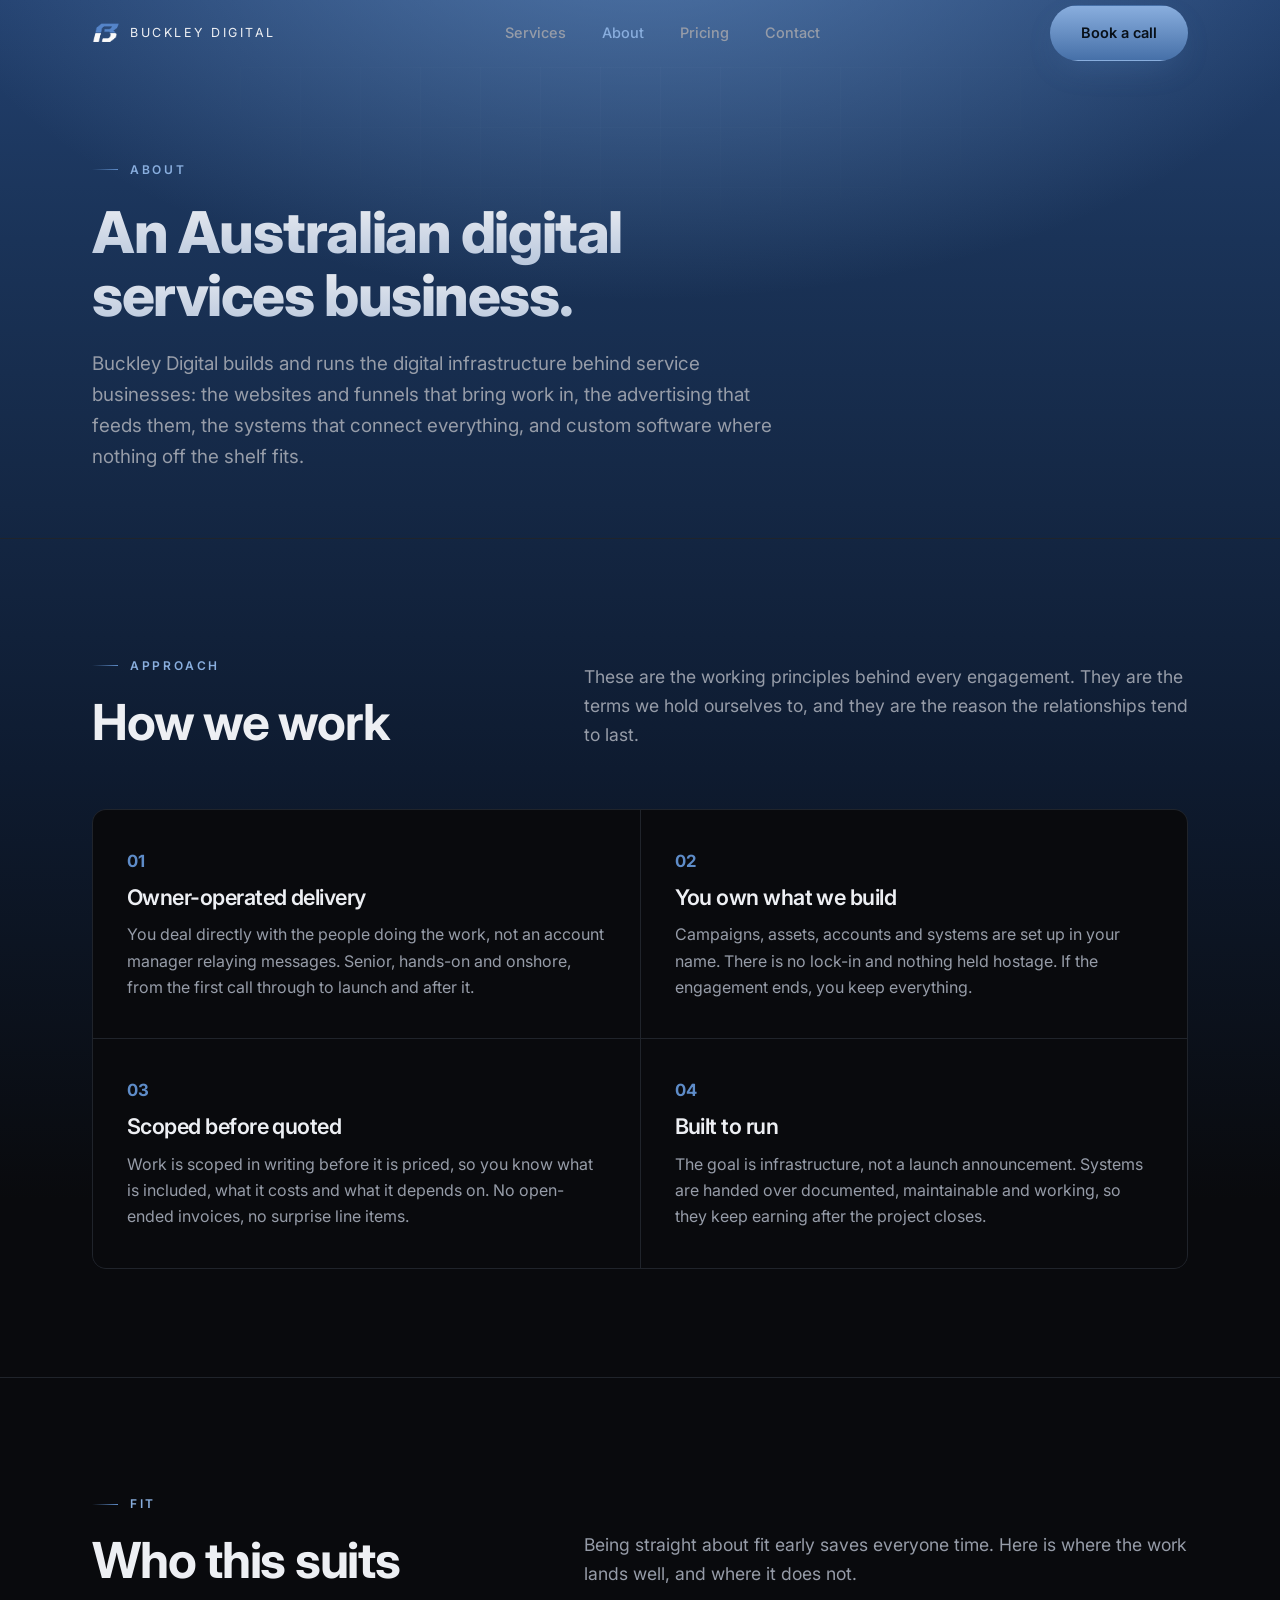
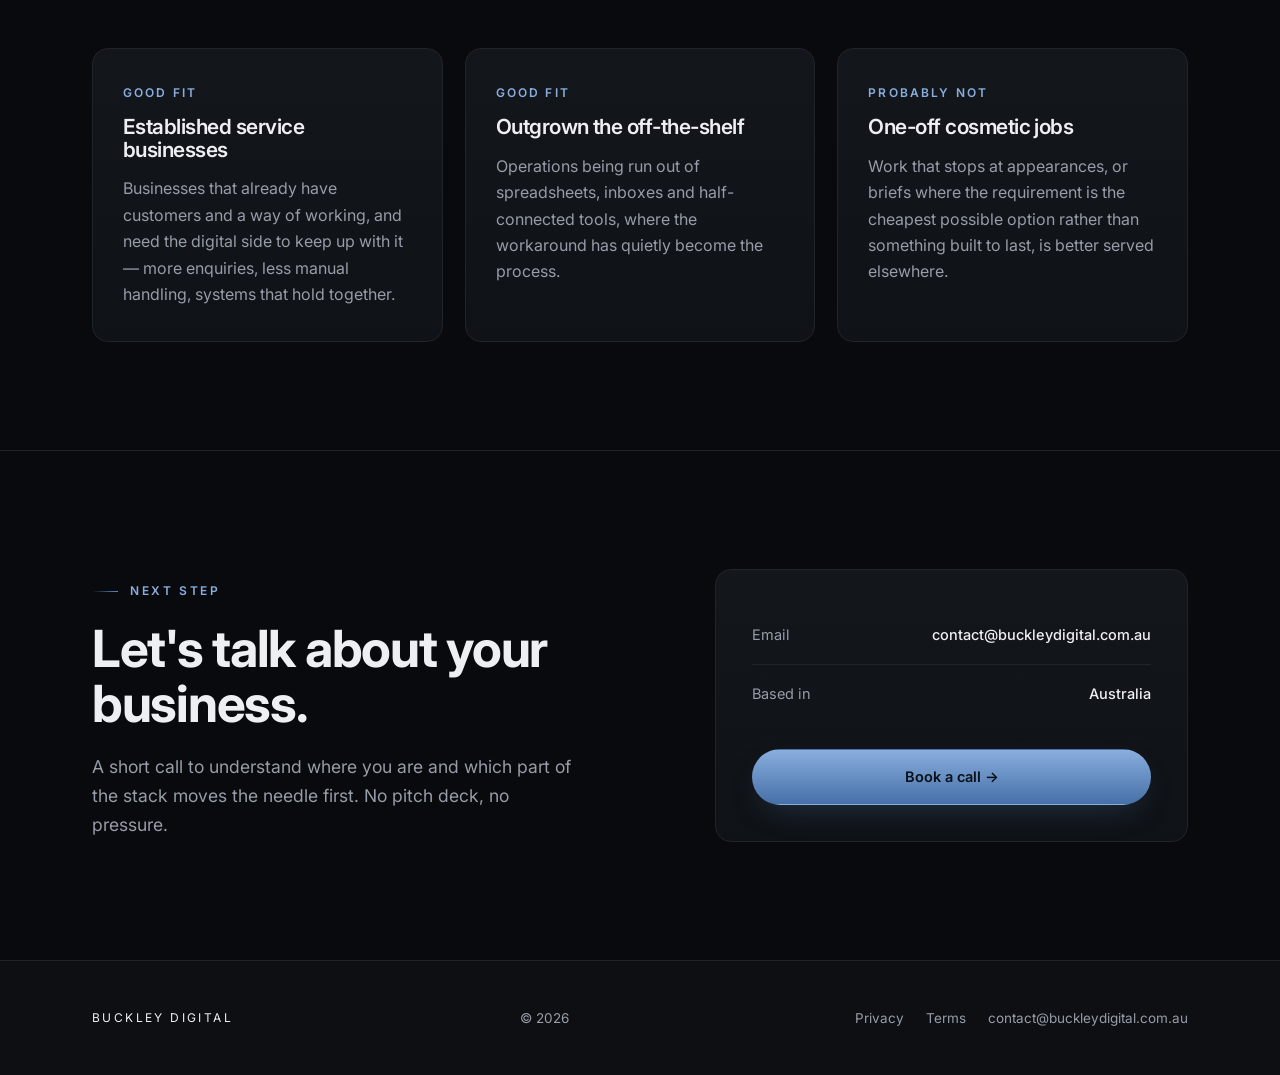
==== about.html @ 6cd13b26 "Add interior pages, legal pages and booking page; fix mobile header Extract the shared stylesheet an" ====
<!DOCTYPE html>
<html lang="en-AU">
<head>
<meta charset="UTF-8">
<meta name="viewport" content="width=device-width, initial-scale=1.0">
<title>About · Buckley Digital</title>
<meta name="description" content="Buckley Digital is an Australian digital services business building conversion systems, advertising infrastructure and custom software for service businesses.">
<link rel="icon" href="favicon.ico" sizes="32x32">
<link rel="apple-touch-icon" href="buckleydigital-site-icon.png">
<link rel="preconnect" href="https://fonts.googleapis.com">
<link rel="preconnect" href="https://fonts.gstatic.com" crossorigin>
<link href="https://fonts.googleapis.com/css2?family=Inter:wght@400;500;600;700;800&display=swap" rel="stylesheet">
<link rel="stylesheet" href="styles.css">
</head>
<body>

<header>
  <div class="wrap nav">
    <a href="index.html" class="brand">
      <img class="mk" src="buckleydigital-site-icon.png" alt="" width="28" height="28">
      Buckley Digital
    </a>
    <nav class="nav-links">
      <a href="services.html">Services</a>
      <a href="about.html" class="active">About</a>
      <a href="pricing.html">Pricing</a>
      <a href="contact.html">Contact</a>
    </nav>
    <div class="nav-right">
      <a class="btn btn-primary" href="book.html">Book a call</a>
      <button class="burger" aria-label="Menu"><span></span><span></span><span></span></button>
    </div>
  </div>
</header>

<div class="mobile-menu">
  <a href="services.html">Services</a>
  <a href="about.html" class="active">About</a>
  <a href="pricing.html">Pricing</a>
  <a href="contact.html">Contact</a>
  <a class="btn btn-primary" href="book.html">Book a call</a>
</div>

<section class="page-hero">
  <div class="hero-grid"></div>
  <div class="wrap">
    <span class="eyebrow reveal">About</span>
    <h1 class="reveal"><span class="g">An Australian digital services business.</span></h1>
    <p class="reveal">Buckley Digital builds and runs the digital infrastructure behind service businesses: the websites and funnels that bring work in, the advertising that feeds them, the systems that connect everything, and custom software where nothing off the shelf fits.</p>
  </div>
</section>

<section class="band">
  <div class="wrap">
    <div class="band-head reveal">
      <div><span class="eyebrow">Approach</span><h2 style="margin-top:20px">How we work</h2></div>
      <p>These are the working principles behind every engagement. They are the terms we hold ourselves to, and they are the reason the relationships tend to last.</p>
    </div>
    <div class="principles reveal">
      <div class="principle"><div class="pn">01</div><h3>Owner-operated delivery</h3><p>You deal directly with the people doing the work, not an account manager relaying messages. Senior, hands-on and onshore, from the first call through to launch and after it.</p></div>
      <div class="principle"><div class="pn">02</div><h3>You own what we build</h3><p>Campaigns, assets, accounts and systems are set up in your name. There is no lock-in and nothing held hostage. If the engagement ends, you keep everything.</p></div>
      <div class="principle"><div class="pn">03</div><h3>Scoped before quoted</h3><p>Work is scoped in writing before it is priced, so you know what is included, what it costs and what it depends on. No open-ended invoices, no surprise line items.</p></div>
      <div class="principle"><div class="pn">04</div><h3>Built to run</h3><p>The goal is infrastructure, not a launch announcement. Systems are handed over documented, maintainable and working, so they keep earning after the project closes.</p></div>
    </div>
  </div>
</section>

<section class="band">
  <div class="wrap">
    <div class="band-head reveal">
      <div><span class="eyebrow">Fit</span><h2 style="margin-top:20px">Who this suits</h2></div>
      <p>Being straight about fit early saves everyone time. Here is where the work lands well, and where it does not.</p>
    </div>
    <div class="cards reveal">
      <div class="card">
        <div class="kicker">Good fit</div>
        <h3>Established service businesses</h3>
        <p>Businesses that already have customers and a way of working, and need the digital side to keep up with it — more enquiries, less manual handling, systems that hold together.</p>
      </div>
      <div class="card">
        <div class="kicker">Good fit</div>
        <h3>Outgrown the off-the-shelf</h3>
        <p>Operations being run out of spreadsheets, inboxes and half-connected tools, where the workaround has quietly become the process.</p>
      </div>
      <div class="card">
        <div class="kicker">Probably not</div>
        <h3>One-off cosmetic jobs</h3>
        <p>Work that stops at appearances, or briefs where the requirement is the cheapest possible option rather than something built to last, is better served elsewhere.</p>
      </div>
    </div>
  </div>
</section>

<section class="contact">
  <div class="wrap contact-inner">
    <div class="reveal">
      <span class="eyebrow">Next step</span>
      <h2 style="margin-top:20px">Let's talk about your business.</h2>
      <p>A short call to understand where you are and which part of the stack moves the needle first. No pitch deck, no pressure.</p>
    </div>
    <div class="contact-card reveal">
      <div class="row"><span class="k">Email</span><span class="v">contact@buckleydigital.com.au</span></div>
      <div class="row"><span class="k">Based in</span><span class="v">Australia</span></div>
      <a class="btn btn-primary" href="book.html">Book a call →</a>
    </div>
  </div>
</section>

<footer>
  <div class="wrap foot">
    <div class="brand">Buckley Digital</div>
    <div>© 2026</div>
    <div class="foot-legal">
      <a href="privacy.html">Privacy</a>
      <a href="terms.html">Terms</a>
      <a href="mailto:contact@buckleydigital.com.au">contact@buckleydigital.com.au</a>
    </div>
  </div>
</footer>

<script src="site.js" defer></script>
</body>
</html>
---- styles.css ----
:root{
    --bg:#090A0D;
    --bg-2:#0D0F13;
    --panel:#13161B;
    --panel-2:#0F1216;
    --line:#20242B;
    --line-2:#2C313A;
    --ink:#EDEFF3;
    --ink-dim:#969CA8;
    --ink-faint:#5B616C;
    --accent:#5E8CC8;
    --accent-bright:#89AEDE;
    --accent-deep:#4670A8;
    --glow:rgba(94,140,200,.30);
    --max:1160px;
    --nav-h:66px;
  }
  *{margin:0;padding:0;box-sizing:border-box}
  html{scroll-behavior:smooth}
  body{background:var(--bg);color:var(--ink);font-family:'Inter',system-ui,sans-serif;font-size:16.5px;line-height:1.65;-webkit-font-smoothing:antialiased;overflow-x:hidden;position:relative}
  body::before{content:'';position:absolute;top:0;left:0;right:0;height:1200px;z-index:0;pointer-events:none;background:radial-gradient(ellipse 95% 55% at 50% -8%, rgba(120,165,220,.55), transparent 60%),linear-gradient(180deg,#22406e 0%,#1a3358 20%,#142744 42%,#0e1b30 64%,var(--bg) 100%)}
  .wrap{max-width:var(--max);margin:0 auto;padding:0 32px}
  h1,h2,h3{font-family:'Inter',system-ui,sans-serif;font-weight:700;line-height:1.08;letter-spacing:-.025em}
  a{color:inherit;text-decoration:none}
  .eyebrow{font-size:12px;font-weight:600;letter-spacing:.22em;text-transform:uppercase;color:var(--accent-bright);display:inline-flex;align-items:center;gap:12px}
  .eyebrow::before{content:"";width:26px;height:1px;background:linear-gradient(90deg,transparent,var(--accent));display:inline-block}
  .eyebrow.centred{justify-content:center}
  .eyebrow.centred::before{background:var(--accent)}

  /* buttons */
  .btn{font-family:'Inter';font-size:14.5px;font-weight:600;padding:15px 30px;border-radius:100px;display:inline-flex;align-items:center;gap:9px;transition:.2s;cursor:pointer;border:1px solid transparent;white-space:nowrap}
  .btn-primary{background:linear-gradient(180deg,var(--accent-bright),var(--accent-deep));color:#081018;box-shadow:0 12px 34px -12px var(--glow)}
  .btn-primary:hover{transform:translateY(-2px);box-shadow:0 18px 44px -12px var(--glow)}
  .btn-ghost{border-color:var(--line-2);color:var(--ink);background:rgba(255,255,255,.02)}
  .btn-ghost:hover{border-color:var(--accent);color:var(--accent-bright)}

  /* nav */
  header{position:sticky;top:0;z-index:60;width:100%;background:transparent;border-bottom:1px solid transparent;isolation:isolate;padding-top:env(safe-area-inset-top,0px);transform:translateZ(0);will-change:background;transition:background .3s ease,border-color .3s ease,backdrop-filter .3s ease}
  header.scrolled{background:linear-gradient(180deg,rgba(94,140,200,.14),rgba(20,24,32,.55));-webkit-backdrop-filter:blur(16px);backdrop-filter:blur(16px);border-bottom:1px solid rgba(94,140,200,.12)}
  .nav{display:flex;align-items:center;justify-content:space-between;min-height:var(--nav-h);gap:16px}
  .brand{font-family:'Inter';font-weight:400;font-size:12.5px;letter-spacing:.2em;text-transform:uppercase;display:flex;align-items:center;gap:10px;white-space:nowrap;min-width:0}
  .brand .mk{width:28px;height:28px;flex-shrink:0;display:block}
  .nav-links{display:flex;gap:36px;font-size:14.5px;font-weight:500;color:var(--ink-dim)}
  .nav-links a{transition:.15s;position:relative}
  .nav-links a:hover{color:var(--ink)}
  .nav-right{display:flex;align-items:center;gap:20px}
  .burger{display:none;flex-shrink:0;flex-direction:column;gap:5px;width:26px;height:20px;justify-content:center;background:none;border:none;cursor:pointer;padding:0}
  .burger span{display:block;height:2px;width:100%;background:var(--ink);border-radius:2px;transition:.25s}
  .burger.active span:nth-child(1){transform:translateY(7px) rotate(45deg)}
  .burger.active span:nth-child(2){opacity:0}
  .burger.active span:nth-child(3){transform:translateY(-7px) rotate(-45deg)}
  .mobile-menu{position:fixed;top:calc(var(--nav-h) + env(safe-area-inset-top,0px));left:0;right:0;bottom:auto;background:rgba(9,10,13,.98);backdrop-filter:blur(16px);border-bottom:1px solid var(--line);padding:20px 32px 32px;display:flex;flex-direction:column;gap:4px;transform:translateY(-120%);transition:transform .32s cubic-bezier(.4,0,.2,1);z-index:55}
  .mobile-menu.open{transform:translateY(0)}
  .mobile-menu a{padding:16px 0;font-size:18px;font-weight:500;border-bottom:1px solid var(--line);color:var(--ink)}
  .mobile-menu .btn{margin-top:20px;justify-content:center}
  @media(max-width:860px){
    :root{--nav-h:58px}
    .nav-links,.nav-right .btn{display:none}
    .burger{display:flex}
    .brand{font-size:11.5px;letter-spacing:.18em;gap:9px}
    .brand .mk{width:26px;height:26px}
  }

  /* hero */
  .hero{position:relative;z-index:1;padding:120px 0 100px;text-align:center;overflow:visible}
  .top-gradient{display:none}
  .hero-grid{position:absolute;inset:0;background-image:linear-gradient(rgba(255,255,255,.05) 1px,transparent 1px),linear-gradient(90deg,rgba(255,255,255,.05) 1px,transparent 1px);background-size:60px 60px;opacity:.6;mask-image:radial-gradient(ellipse 70% 60% at 50% 4%,#000,transparent 62%)}
  .hero-inner{position:relative;max-width:900px;margin:0 auto}
  .hero h1{font-size:clamp(2.2rem,6vw,5rem);font-weight:800;margin:24px auto 0;line-height:1.05;max-width:16ch;margin-left:auto;margin-right:auto}
  .hero h1 .g{background:linear-gradient(180deg,var(--ink),#B7C6DC);-webkit-background-clip:text;background-clip:text;-webkit-text-fill-color:transparent}
  .hero p{font-family:'Inter';font-size:clamp(1.05rem,1.9vw,1.28rem);color:var(--ink-dim);margin:28px auto 0;max-width:56ch;line-height:1.6}
  .hero p b{color:var(--ink);font-weight:600}
  .hero-cta{display:flex;flex-wrap:wrap;gap:14px;margin-top:40px;justify-content:center}

  /* stats */
  .stats{position:relative;z-index:1;display:grid;grid-template-columns:repeat(4,1fr);border-top:1px solid var(--line);border-bottom:1px solid var(--line)}
  .stats .s{padding:38px 30px;border-right:1px solid var(--line);text-align:center}
  .stats .s:last-child{border-right:none}
  .stats .n{font-family:'Inter';font-weight:800;font-size:clamp(1.9rem,3.4vw,2.6rem);letter-spacing:-.02em}
  .stats .n .u{color:var(--accent-bright);font-size:1rem;font-weight:600;font-family:'Inter'}
  .stats .l{font-size:12.5px;color:var(--ink-dim);margin-top:8px;letter-spacing:.06em;text-transform:uppercase}
  @media(max-width:820px){.stats{grid-template-columns:1fr 1fr}.stats .s:nth-child(2){border-right:none}.stats .s:nth-child(1),.stats .s:nth-child(2){border-bottom:1px solid var(--line)}}

  /* section */
  .band{position:relative;z-index:1;padding:108px 0;border-bottom:1px solid var(--line)}
  .band-head{display:grid;grid-template-columns:1fr 1.35fr;gap:44px;align-items:end;margin-bottom:60px}
  .band-head h2{font-size:clamp(2.1rem,4.2vw,3.1rem);font-weight:700}
  .band-head p{color:var(--ink-dim);font-size:1.1rem}
  @media(max-width:820px){.band-head{grid-template-columns:1fr;gap:20px;align-items:start}}

  /* capabilities */
  .cap{display:grid;grid-template-columns:76px 1fr 1.3fr;gap:30px;padding:32px 0;border-top:1px solid var(--line);align-items:baseline;transition:.22s}
  .cap:last-child{border-bottom:1px solid var(--line)}
  .cap:hover{background:linear-gradient(90deg,rgba(94,140,200,.06),transparent)}
  .cap .idx{font-family:'Inter';font-size:1.25rem;font-weight:700;color:var(--accent)}
  .cap h3{font-size:1.5rem;font-weight:600}
  .cap .tag{font-family:'Inter';font-size:12.5px;color:var(--accent-bright);font-weight:600;margin-top:9px;letter-spacing:.03em;text-transform:uppercase}
  .cap p{color:var(--ink-dim);font-size:1.02rem}
  @media(max-width:760px){.cap{grid-template-columns:1fr;gap:12px;padding:28px 0}.cap .idx{order:-1;font-size:1.2rem}}

  /* approach 2x2 */
  .principles{display:grid;grid-template-columns:1fr 1fr;gap:1px;background:var(--line);border:1px solid var(--line);border-radius:14px;overflow:hidden}
  .principle{background:var(--bg);padding:38px 34px;transition:.22s}
  .principle:hover{background:var(--panel-2)}
  .principle .pn{font-family:'Inter';color:var(--accent);font-size:1.05rem;font-weight:700}
  .principle h3{font-size:1.35rem;font-weight:600;margin:10px 0 12px}
  .principle p{color:var(--ink-dim);font-size:1rem}
  @media(max-width:760px){.principles{grid-template-columns:1fr}}

  /* contact */
  .contact{position:relative;z-index:1;padding:118px 0}
  .contact-inner{display:grid;grid-template-columns:1.2fr 1fr;gap:56px;align-items:center}
  .contact h2{font-size:clamp(2.2rem,4.4vw,3.2rem);font-weight:700;max-width:15ch}
  .contact p{color:var(--ink-dim);margin-top:20px;max-width:44ch;font-size:1.1rem}
  .contact-card{border:1px solid var(--line);border-radius:16px;background:linear-gradient(180deg,var(--panel),var(--panel-2));padding:36px}
  .contact-card .row{padding:17px 0;border-bottom:1px solid var(--line);display:flex;justify-content:space-between;gap:16px;font-size:14.5px}
  .contact-card .row:last-of-type{border-bottom:none}
  .contact-card .row .k{color:var(--ink-dim)}
  .contact-card .row .v{font-weight:500}
  .contact-card .btn{width:100%;justify-content:center;margin-top:26px}
  @media(max-width:820px){.contact-inner{grid-template-columns:1fr;gap:34px}}

  footer{position:relative;z-index:1;border-top:1px solid var(--line);padding:46px 0;background:var(--bg-2)}
  .foot{display:flex;flex-wrap:wrap;justify-content:space-between;gap:16px;align-items:center;font-size:13.5px;color:var(--ink-dim)}
  .foot .brand{font-size:12px;color:var(--ink);letter-spacing:.2em}

  .reveal{opacity:0;transform:translateY(20px);transition:opacity .7s ease,transform .7s ease}
  .reveal.in{opacity:1;transform:none}
  @media(max-width:600px){.hero{padding:72px 0 68px}.hero-inner{max-width:100%}.band{padding:76px 0}.contact{padding:80px 0}.wrap{padding:0 22px}}
  @media(prefers-reduced-motion:reduce){.reveal{opacity:1;transform:none;transition:none}html{scroll-behavior:auto}}

  /* --- interior pages --- */
  .page-hero{position:relative;z-index:1;padding:84px 0 66px;border-bottom:1px solid var(--line)}
  .page-hero .hero-grid{opacity:.35}
  .page-hero h1{font-size:clamp(2.1rem,5vw,3.6rem);font-weight:800;margin-top:22px;max-width:18ch}
  .page-hero h1 .g{background:linear-gradient(180deg,var(--ink),#B7C6DC);-webkit-background-clip:text;background-clip:text;-webkit-text-fill-color:transparent}
  .page-hero p{color:var(--ink-dim);font-size:clamp(1.02rem,1.7vw,1.18rem);margin-top:22px;max-width:58ch}
  .nav-links a.active,.mobile-menu a.active{color:var(--accent-bright)}

  /* service detail */
  .svc{display:grid;grid-template-columns:1fr 1.25fr;gap:44px;padding:52px 0;border-top:1px solid var(--line)}
  .svc:last-child{border-bottom:1px solid var(--line)}
  .svc .pn{font-family:'Inter';color:var(--accent);font-size:1.05rem;font-weight:700}
  .svc h2{font-size:clamp(1.6rem,2.8vw,2.1rem);font-weight:700;margin:10px 0 14px}
  .svc .lead{color:var(--ink-dim);font-size:1.05rem}
  .list{list-style:none;display:grid;gap:13px}
  .list li{position:relative;padding-left:26px;color:var(--ink-dim);font-size:1rem}
  .list li::before{content:'';position:absolute;left:2px;top:.62em;width:9px;height:9px;border:1px solid var(--accent);border-radius:2px;transform:rotate(45deg)}
  .list li b{color:var(--ink);font-weight:600}
  @media(max-width:820px){.svc{grid-template-columns:1fr;gap:20px;padding:40px 0}}

  /* cards / engagement models */
  .cards{display:grid;grid-template-columns:repeat(3,1fr);gap:22px}
  .card{border:1px solid var(--line);border-radius:16px;background:linear-gradient(180deg,var(--panel),var(--panel-2));padding:34px 30px;display:flex;flex-direction:column;gap:14px;transition:.22s}
  .card:hover{border-color:var(--line-2);transform:translateY(-3px)}
  .card h3{font-size:1.3rem;font-weight:600}
  .card .kicker{font-size:12px;font-weight:600;letter-spacing:.18em;text-transform:uppercase;color:var(--accent-bright)}
  .card p{color:var(--ink-dim);font-size:1rem}
  @media(max-width:900px){.cards{grid-template-columns:1fr}}

  /* numbered steps */
  .steps{display:grid;grid-template-columns:repeat(3,1fr);gap:1px;background:var(--line);border:1px solid var(--line);border-radius:14px;overflow:hidden}
  .step{background:var(--bg);padding:34px 30px}
  .step .pn{font-family:'Inter';color:var(--accent);font-size:1.05rem;font-weight:700}
  .step h3{font-size:1.2rem;font-weight:600;margin:10px 0 10px}
  .step p{color:var(--ink-dim);font-size:.99rem}
  @media(max-width:900px){.steps{grid-template-columns:1fr}}

  /* long-form / legal prose */
  .prose{max-width:74ch;margin:0 auto}
  .prose h2{font-size:1.45rem;font-weight:700;margin:52px 0 16px;scroll-margin-top:96px}
  .prose h2:first-of-type{margin-top:0}
  .prose h3{font-size:1.1rem;font-weight:600;margin:28px 0 10px;color:var(--ink)}
  .prose p{color:var(--ink-dim);margin-bottom:16px}
  .prose ul{list-style:none;display:grid;gap:11px;margin:0 0 18px}
  .prose li{position:relative;padding-left:24px;color:var(--ink-dim)}
  .prose li::before{content:'';position:absolute;left:3px;top:.68em;width:6px;height:6px;background:var(--accent);border-radius:50%}
  .prose a{color:var(--accent-bright);text-decoration:underline;text-underline-offset:3px}
  .prose a:hover{color:var(--ink)}
  .prose b,.prose strong{color:var(--ink);font-weight:600}
  .meta{font-size:13.5px;color:var(--ink-faint);letter-spacing:.04em;text-transform:uppercase}
  .callout{border:1px solid var(--line);border-left:2px solid var(--accent);border-radius:10px;background:var(--panel-2);padding:22px 24px;margin:26px 0}
  .callout p:last-child{margin-bottom:0}
  .foot-legal{display:flex;gap:22px;flex-wrap:wrap}
  .foot-legal a:hover{color:var(--ink)}
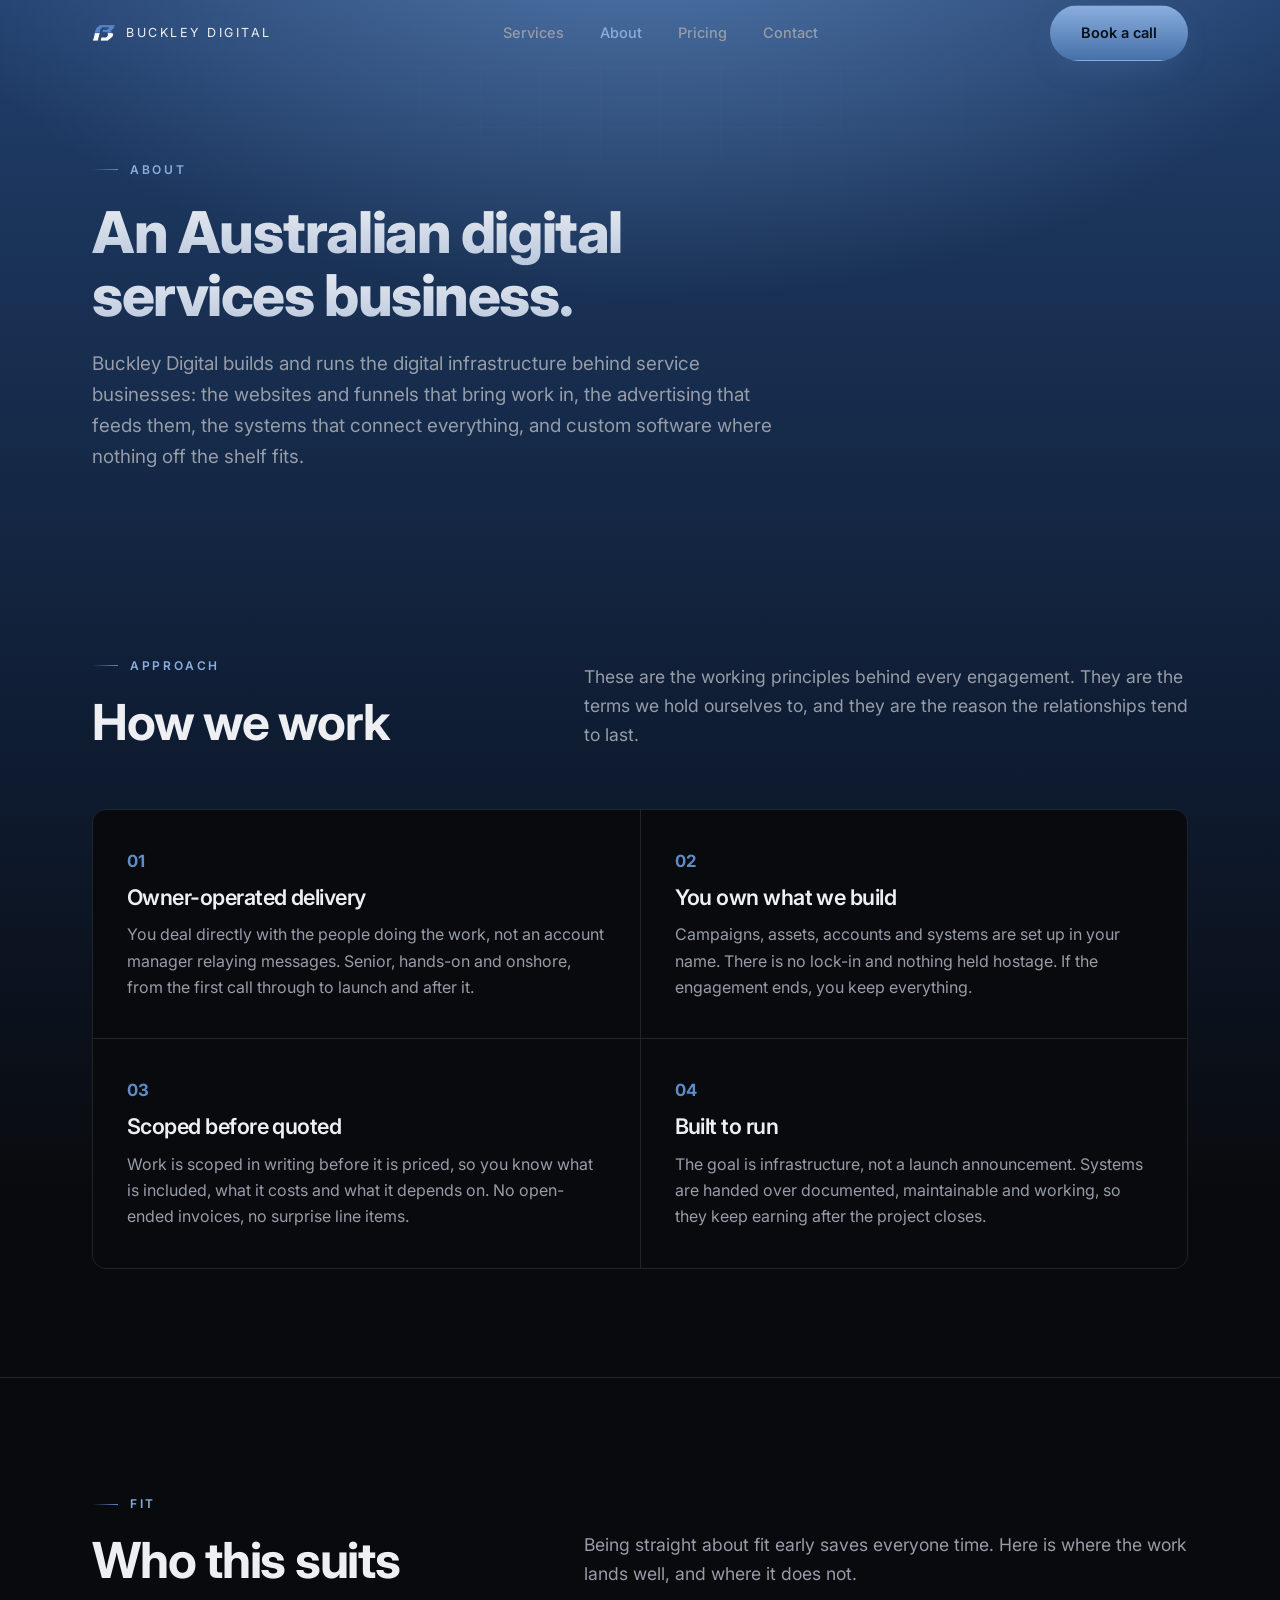
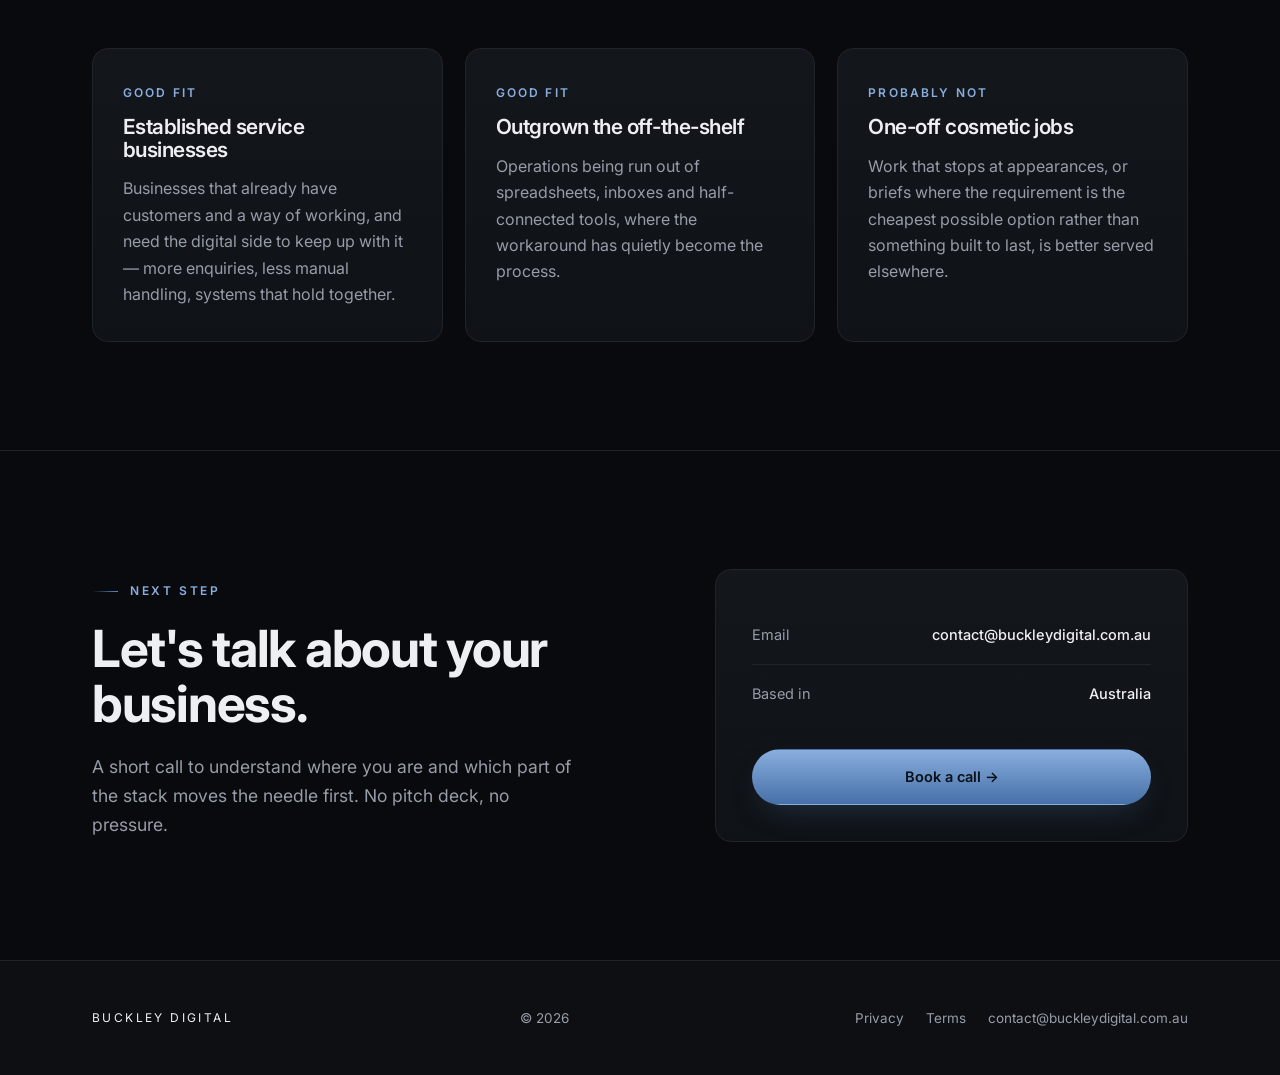
==== commit 07771fd3: "Fix sticky header on mobile and reduce brand mark size body carried overflow-x:hidden. Per CSS overf" ====
--- a/about.html
+++ b/about.html
@@ -17,7 +17,7 @@
 <header>
   <div class="wrap nav">
     <a href="index.html" class="brand">
-      <img class="mk" src="buckleydigital-site-icon.png" alt="" width="28" height="28">
+      <img class="mk" src="buckleydigital-site-icon.png" alt="" width="24" height="24">
       Buckley Digital
     </a>
     <nav class="nav-links">
--- a/styles.css
+++ b/styles.css
@@ -17,7 +17,8 @@
   }
   *{margin:0;padding:0;box-sizing:border-box}
   html{scroll-behavior:smooth}
-  body{background:var(--bg);color:var(--ink);font-family:'Inter',system-ui,sans-serif;font-size:16.5px;line-height:1.65;-webkit-font-smoothing:antialiased;overflow-x:hidden;position:relative}
+  html{overflow-x:hidden;overflow-x:clip}
+  body{background:var(--bg);color:var(--ink);font-family:'Inter',system-ui,sans-serif;font-size:16.5px;line-height:1.65;-webkit-font-smoothing:antialiased;overflow-x:clip;position:relative}
   body::before{content:'';position:absolute;top:0;left:0;right:0;height:1200px;z-index:0;pointer-events:none;background:radial-gradient(ellipse 95% 55% at 50% -8%, rgba(120,165,220,.55), transparent 60%),linear-gradient(180deg,#22406e 0%,#1a3358 20%,#142744 42%,#0e1b30 64%,var(--bg) 100%)}
   .wrap{max-width:var(--max);margin:0 auto;padding:0 32px}
   h1,h2,h3{font-family:'Inter',system-ui,sans-serif;font-weight:700;line-height:1.08;letter-spacing:-.025em}
@@ -35,11 +36,11 @@
   .btn-ghost:hover{border-color:var(--accent);color:var(--accent-bright)}
 
   /* nav */
-  header{position:sticky;top:0;z-index:60;width:100%;background:transparent;border-bottom:1px solid transparent;isolation:isolate;padding-top:env(safe-area-inset-top,0px);transform:translateZ(0);will-change:background;transition:background .3s ease,border-color .3s ease,backdrop-filter .3s ease}
+  header{position:sticky;position:-webkit-sticky;top:0;z-index:60;width:100%;background:transparent;border-bottom:1px solid transparent;padding-top:env(safe-area-inset-top,0px);transition:background .3s ease,border-color .3s ease}
   header.scrolled{background:linear-gradient(180deg,rgba(94,140,200,.14),rgba(20,24,32,.55));-webkit-backdrop-filter:blur(16px);backdrop-filter:blur(16px);border-bottom:1px solid rgba(94,140,200,.12)}
   .nav{display:flex;align-items:center;justify-content:space-between;min-height:var(--nav-h);gap:16px}
   .brand{font-family:'Inter';font-weight:400;font-size:12.5px;letter-spacing:.2em;text-transform:uppercase;display:flex;align-items:center;gap:10px;white-space:nowrap;min-width:0}
-  .brand .mk{width:28px;height:28px;flex-shrink:0;display:block}
+  .brand .mk{width:24px;height:24px;flex-shrink:0;display:block}
   .nav-links{display:flex;gap:36px;font-size:14.5px;font-weight:500;color:var(--ink-dim)}
   .nav-links a{transition:.15s;position:relative}
   .nav-links a:hover{color:var(--ink)}
@@ -49,8 +50,8 @@
   .burger.active span:nth-child(1){transform:translateY(7px) rotate(45deg)}
   .burger.active span:nth-child(2){opacity:0}
   .burger.active span:nth-child(3){transform:translateY(-7px) rotate(-45deg)}
-  .mobile-menu{position:fixed;top:calc(var(--nav-h) + env(safe-area-inset-top,0px));left:0;right:0;bottom:auto;background:rgba(9,10,13,.98);backdrop-filter:blur(16px);border-bottom:1px solid var(--line);padding:20px 32px 32px;display:flex;flex-direction:column;gap:4px;transform:translateY(-120%);transition:transform .32s cubic-bezier(.4,0,.2,1);z-index:55}
-  .mobile-menu.open{transform:translateY(0)}
+  .mobile-menu{position:fixed;top:calc(var(--nav-h) + env(safe-area-inset-top,0px));left:0;right:0;bottom:auto;background:rgba(9,10,13,.98);border-bottom:1px solid var(--line);padding:20px 32px 32px;display:flex;flex-direction:column;gap:4px;transform:translateY(-120%);visibility:hidden;pointer-events:none;transition:transform .32s cubic-bezier(.4,0,.2,1),visibility 0s linear .32s;z-index:55}
+  .mobile-menu.open{transform:translateY(0);visibility:visible;pointer-events:auto;-webkit-backdrop-filter:blur(16px);backdrop-filter:blur(16px);transition:transform .32s cubic-bezier(.4,0,.2,1),visibility 0s}
   .mobile-menu a{padding:16px 0;font-size:18px;font-weight:500;border-bottom:1px solid var(--line);color:var(--ink)}
   .mobile-menu .btn{margin-top:20px;justify-content:center}
   @media(max-width:860px){
@@ -58,7 +59,7 @@
     .nav-links,.nav-right .btn{display:none}
     .burger{display:flex}
     .brand{font-size:11.5px;letter-spacing:.18em;gap:9px}
-    .brand .mk{width:26px;height:26px}
+    .brand .mk{width:22px;height:22px}
   }
 
   /* hero */
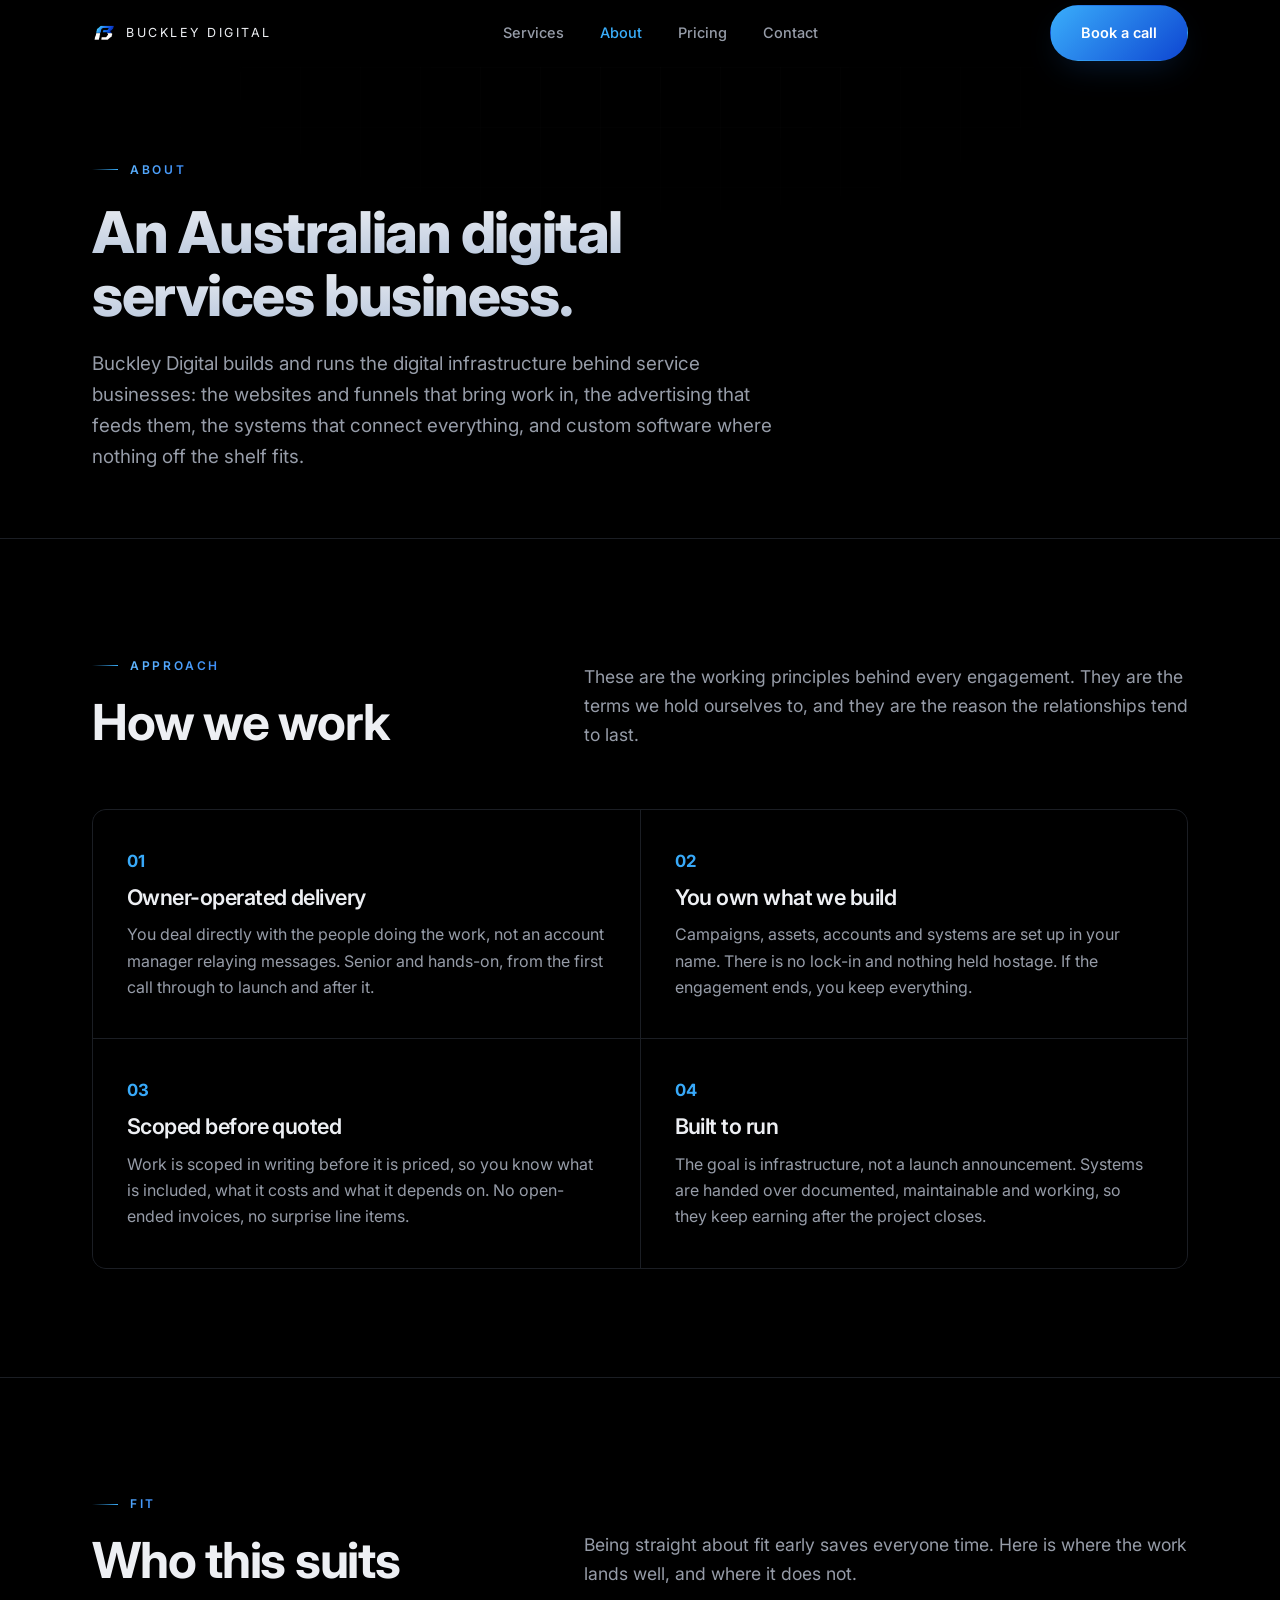
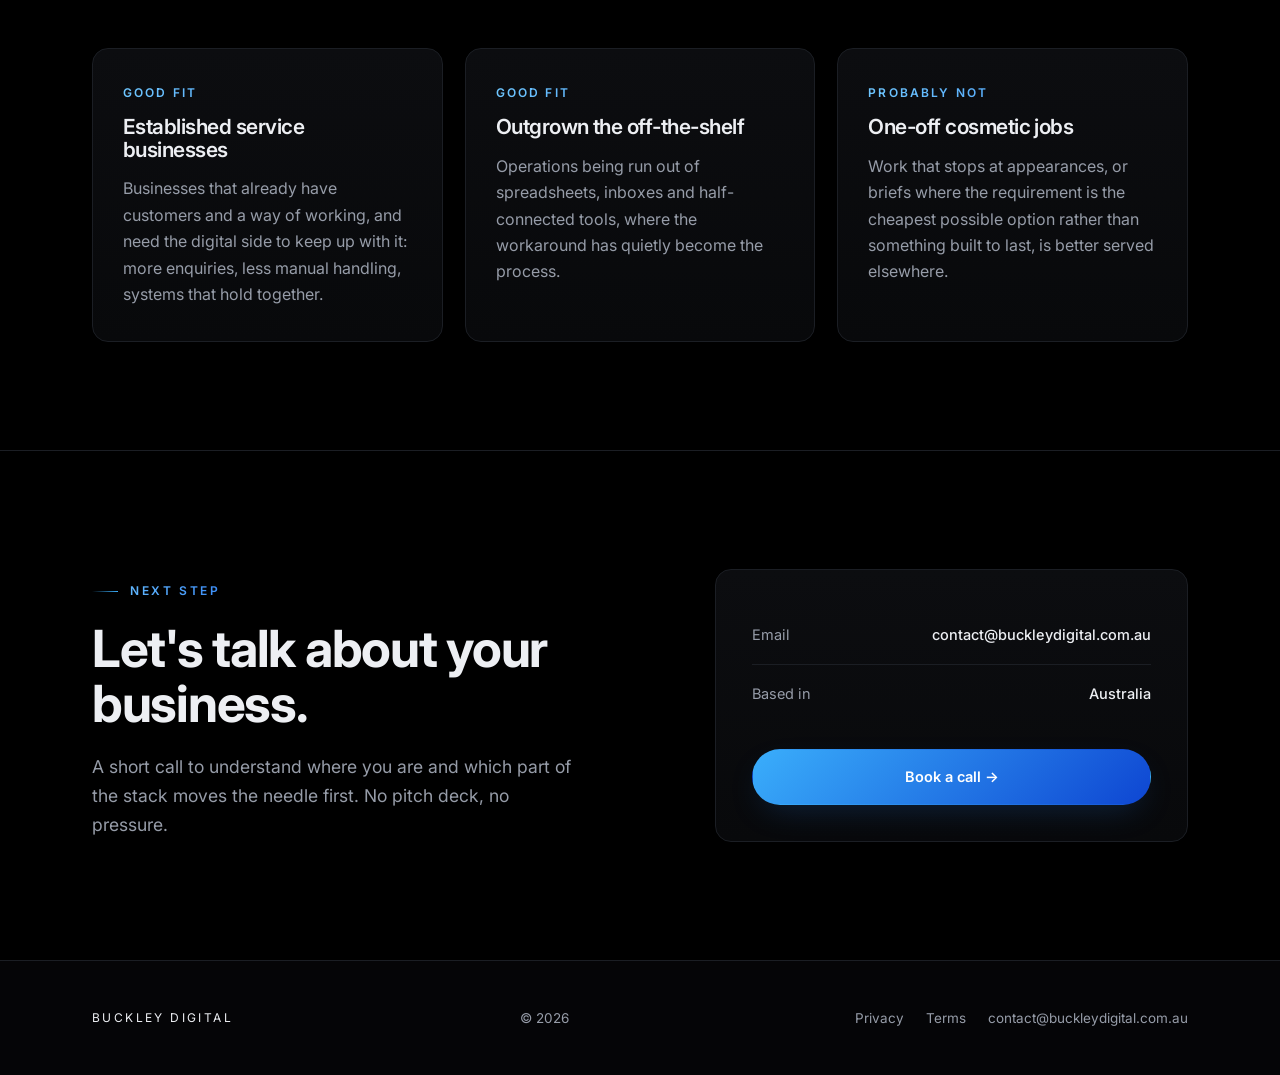
==== commit da03d414: "Replace onshore claim with account ownership, drop em dashes - Homepage stat tile now reads 100% "Ac" ====
--- a/about.html
+++ b/about.html
@@ -57,7 +57,7 @@
       <p>These are the working principles behind every engagement. They are the terms we hold ourselves to, and they are the reason the relationships tend to last.</p>
     </div>
     <div class="principles reveal">
-      <div class="principle"><div class="pn">01</div><h3>Owner-operated delivery</h3><p>You deal directly with the people doing the work, not an account manager relaying messages. Senior, hands-on and onshore, from the first call through to launch and after it.</p></div>
+      <div class="principle"><div class="pn">01</div><h3>Owner-operated delivery</h3><p>You deal directly with the people doing the work, not an account manager relaying messages. Senior and hands-on, from the first call through to launch and after it.</p></div>
       <div class="principle"><div class="pn">02</div><h3>You own what we build</h3><p>Campaigns, assets, accounts and systems are set up in your name. There is no lock-in and nothing held hostage. If the engagement ends, you keep everything.</p></div>
       <div class="principle"><div class="pn">03</div><h3>Scoped before quoted</h3><p>Work is scoped in writing before it is priced, so you know what is included, what it costs and what it depends on. No open-ended invoices, no surprise line items.</p></div>
       <div class="principle"><div class="pn">04</div><h3>Built to run</h3><p>The goal is infrastructure, not a launch announcement. Systems are handed over documented, maintainable and working, so they keep earning after the project closes.</p></div>
@@ -75,7 +75,7 @@
       <div class="card">
         <div class="kicker">Good fit</div>
         <h3>Established service businesses</h3>
-        <p>Businesses that already have customers and a way of working, and need the digital side to keep up with it — more enquiries, less manual handling, systems that hold together.</p>
+        <p>Businesses that already have customers and a way of working, and need the digital side to keep up with it: more enquiries, less manual handling, systems that hold together.</p>
       </div>
       <div class="card">
         <div class="kicker">Good fit</div>
--- a/styles.css
+++ b/styles.css
@@ -1,17 +1,20 @@
   :root{
-    --bg:#090A0D;
-    --bg-2:#0D0F13;
-    --panel:#13161B;
-    --panel-2:#0F1216;
-    --line:#20242B;
+    --bg:#000000;
+    --bg-2:#050507;
+    --panel:#0C0D10;
+    --panel-2:#08090B;
+    --line:#1B1E24;
     --line-2:#2C313A;
     --ink:#EDEFF3;
     --ink-dim:#969CA8;
     --ink-faint:#5B616C;
-    --accent:#5E8CC8;
-    --accent-bright:#89AEDE;
-    --accent-deep:#4670A8;
-    --glow:rgba(94,140,200,.30);
+    --accent:#247AE6;
+    --accent-bright:#3AAEFB;
+    --accent-deep:#0E46D2;
+    --grad:linear-gradient(135deg,#3AAEFB,#0E46D2);
+    --grad-soft:linear-gradient(90deg,#3AAEFB,#0E46D2);
+    --grad-text:linear-gradient(90deg,#6EC6FF,#3C8DF7);
+    --glow:rgba(36,122,230,.28);
     --max:1160px;
     --nav-h:66px;
   }
@@ -19,25 +22,27 @@
   html{scroll-behavior:smooth}
   html{overflow-x:hidden;overflow-x:clip}
   body{background:var(--bg);color:var(--ink);font-family:'Inter',system-ui,sans-serif;font-size:16.5px;line-height:1.65;-webkit-font-smoothing:antialiased;overflow-x:clip;position:relative}
-  body::before{content:'';position:absolute;top:0;left:0;right:0;height:1200px;z-index:0;pointer-events:none;background:radial-gradient(ellipse 95% 55% at 50% -8%, rgba(120,165,220,.55), transparent 60%),linear-gradient(180deg,#22406e 0%,#1a3358 20%,#142744 42%,#0e1b30 64%,var(--bg) 100%)}
+  body::before{content:none}
   .wrap{max-width:var(--max);margin:0 auto;padding:0 32px}
   h1,h2,h3{font-family:'Inter',system-ui,sans-serif;font-weight:700;line-height:1.08;letter-spacing:-.025em}
   a{color:inherit;text-decoration:none}
-  .eyebrow{font-size:12px;font-weight:600;letter-spacing:.22em;text-transform:uppercase;color:var(--accent-bright);display:inline-flex;align-items:center;gap:12px}
-  .eyebrow::before{content:"";width:26px;height:1px;background:linear-gradient(90deg,transparent,var(--accent));display:inline-block}
+  .grad-text,.cap .idx,.principle .pn,.svc .pn,.step .pn,.stats .n .u{background:var(--grad);-webkit-background-clip:text;background-clip:text;-webkit-text-fill-color:transparent;color:transparent}
+  .eyebrow,.cap .tag,.card .kicker{background:var(--grad-text);-webkit-background-clip:text;background-clip:text;-webkit-text-fill-color:transparent;color:transparent}
+  .eyebrow{font-size:12px;font-weight:600;letter-spacing:.22em;text-transform:uppercase;display:inline-flex;align-items:center;gap:12px}
+  .eyebrow::before{content:"";width:26px;height:1px;background:linear-gradient(90deg,transparent,#3AAEFB);display:inline-block;-webkit-text-fill-color:initial}
   .eyebrow.centred{justify-content:center}
-  .eyebrow.centred::before{background:var(--accent)}
+  .eyebrow.centred::before{background:var(--grad-soft)}
 
   /* buttons */
   .btn{font-family:'Inter';font-size:14.5px;font-weight:600;padding:15px 30px;border-radius:100px;display:inline-flex;align-items:center;gap:9px;transition:.2s;cursor:pointer;border:1px solid transparent;white-space:nowrap}
-  .btn-primary{background:linear-gradient(180deg,var(--accent-bright),var(--accent-deep));color:#081018;box-shadow:0 12px 34px -12px var(--glow)}
+  .btn-primary{background:var(--grad);color:#FFFFFF;box-shadow:0 12px 34px -12px var(--glow)}
   .btn-primary:hover{transform:translateY(-2px);box-shadow:0 18px 44px -12px var(--glow)}
   .btn-ghost{border-color:var(--line-2);color:var(--ink);background:rgba(255,255,255,.02)}
   .btn-ghost:hover{border-color:var(--accent);color:var(--accent-bright)}
 
   /* nav */
   header{position:sticky;position:-webkit-sticky;top:0;z-index:60;width:100%;background:transparent;border-bottom:1px solid transparent;padding-top:env(safe-area-inset-top,0px);transition:background .3s ease,border-color .3s ease}
-  header.scrolled{background:linear-gradient(180deg,rgba(94,140,200,.14),rgba(20,24,32,.55));-webkit-backdrop-filter:blur(16px);backdrop-filter:blur(16px);border-bottom:1px solid rgba(94,140,200,.12)}
+  header.scrolled{background:rgba(0,0,0,.72);-webkit-backdrop-filter:blur(18px) saturate(140%);backdrop-filter:blur(18px) saturate(140%);border-bottom:1px solid var(--line)}
   .nav{display:flex;align-items:center;justify-content:space-between;min-height:var(--nav-h);gap:16px}
   .brand{font-family:'Inter';font-weight:400;font-size:12.5px;letter-spacing:.2em;text-transform:uppercase;display:flex;align-items:center;gap:10px;white-space:nowrap;min-width:0}
   .brand .mk{width:24px;height:24px;flex-shrink:0;display:block}
@@ -50,7 +55,7 @@
   .burger.active span:nth-child(1){transform:translateY(7px) rotate(45deg)}
   .burger.active span:nth-child(2){opacity:0}
   .burger.active span:nth-child(3){transform:translateY(-7px) rotate(-45deg)}
-  .mobile-menu{position:fixed;top:calc(var(--nav-h) + env(safe-area-inset-top,0px));left:0;right:0;bottom:auto;background:rgba(9,10,13,.98);border-bottom:1px solid var(--line);padding:20px 32px 32px;display:flex;flex-direction:column;gap:4px;transform:translateY(-120%);visibility:hidden;pointer-events:none;transition:transform .32s cubic-bezier(.4,0,.2,1),visibility 0s linear .32s;z-index:55}
+  .mobile-menu{position:fixed;top:calc(var(--nav-h) + env(safe-area-inset-top,0px));left:0;right:0;bottom:auto;background:rgba(0,0,0,.97);border-bottom:1px solid var(--line);padding:20px 32px 32px;display:flex;flex-direction:column;gap:4px;transform:translateY(-120%);visibility:hidden;pointer-events:none;transition:transform .32s cubic-bezier(.4,0,.2,1),visibility 0s linear .32s;z-index:55}
   .mobile-menu.open{transform:translateY(0);visibility:visible;pointer-events:auto;-webkit-backdrop-filter:blur(16px);backdrop-filter:blur(16px);transition:transform .32s cubic-bezier(.4,0,.2,1),visibility 0s}
   .mobile-menu a{padding:16px 0;font-size:18px;font-weight:500;border-bottom:1px solid var(--line);color:var(--ink)}
   .mobile-menu .btn{margin-top:20px;justify-content:center}
@@ -65,7 +70,7 @@
   /* hero */
   .hero{position:relative;z-index:1;padding:120px 0 100px;text-align:center;overflow:visible}
   .top-gradient{display:none}
-  .hero-grid{position:absolute;inset:0;background-image:linear-gradient(rgba(255,255,255,.05) 1px,transparent 1px),linear-gradient(90deg,rgba(255,255,255,.05) 1px,transparent 1px);background-size:60px 60px;opacity:.6;mask-image:radial-gradient(ellipse 70% 60% at 50% 4%,#000,transparent 62%)}
+  .hero-grid{position:absolute;inset:0;background-image:linear-gradient(rgba(255,255,255,.035) 1px,transparent 1px),linear-gradient(90deg,rgba(255,255,255,.035) 1px,transparent 1px);background-size:60px 60px;opacity:.35;mask-image:radial-gradient(ellipse 70% 60% at 50% 4%,#000,transparent 62%)}
   .hero-inner{position:relative;max-width:900px;margin:0 auto}
   .hero h1{font-size:clamp(2.2rem,6vw,5rem);font-weight:800;margin:24px auto 0;line-height:1.05;max-width:16ch;margin-left:auto;margin-right:auto}
   .hero h1 .g{background:linear-gradient(180deg,var(--ink),#B7C6DC);-webkit-background-clip:text;background-clip:text;-webkit-text-fill-color:transparent}
@@ -78,7 +83,7 @@
   .stats .s{padding:38px 30px;border-right:1px solid var(--line);text-align:center}
   .stats .s:last-child{border-right:none}
   .stats .n{font-family:'Inter';font-weight:800;font-size:clamp(1.9rem,3.4vw,2.6rem);letter-spacing:-.02em}
-  .stats .n .u{color:var(--accent-bright);font-size:1rem;font-weight:600;font-family:'Inter'}
+  .stats .n .u{font-size:1rem;font-weight:600;font-family:'Inter'}
   .stats .l{font-size:12.5px;color:var(--ink-dim);margin-top:8px;letter-spacing:.06em;text-transform:uppercase}
   @media(max-width:820px){.stats{grid-template-columns:1fr 1fr}.stats .s:nth-child(2){border-right:none}.stats .s:nth-child(1),.stats .s:nth-child(2){border-bottom:1px solid var(--line)}}
 
@@ -92,10 +97,10 @@
   /* capabilities */
   .cap{display:grid;grid-template-columns:76px 1fr 1.3fr;gap:30px;padding:32px 0;border-top:1px solid var(--line);align-items:baseline;transition:.22s}
   .cap:last-child{border-bottom:1px solid var(--line)}
-  .cap:hover{background:linear-gradient(90deg,rgba(94,140,200,.06),transparent)}
-  .cap .idx{font-family:'Inter';font-size:1.25rem;font-weight:700;color:var(--accent)}
+  .cap:hover{background:linear-gradient(90deg,rgba(58,174,251,.07),transparent)}
+  .cap .idx{font-family:'Inter';font-size:1.25rem;font-weight:700}
   .cap h3{font-size:1.5rem;font-weight:600}
-  .cap .tag{font-family:'Inter';font-size:12.5px;color:var(--accent-bright);font-weight:600;margin-top:9px;letter-spacing:.03em;text-transform:uppercase}
+  .cap .tag{font-family:'Inter';font-size:12.5px;font-weight:600;margin-top:9px;letter-spacing:.03em;text-transform:uppercase}
   .cap p{color:var(--ink-dim);font-size:1.02rem}
   @media(max-width:760px){.cap{grid-template-columns:1fr;gap:12px;padding:28px 0}.cap .idx{order:-1;font-size:1.2rem}}
 
@@ -103,7 +108,7 @@
   .principles{display:grid;grid-template-columns:1fr 1fr;gap:1px;background:var(--line);border:1px solid var(--line);border-radius:14px;overflow:hidden}
   .principle{background:var(--bg);padding:38px 34px;transition:.22s}
   .principle:hover{background:var(--panel-2)}
-  .principle .pn{font-family:'Inter';color:var(--accent);font-size:1.05rem;font-weight:700}
+  .principle .pn{font-family:'Inter';font-size:1.05rem;font-weight:700}
   .principle h3{font-size:1.35rem;font-weight:600;margin:10px 0 12px}
   .principle p{color:var(--ink-dim);font-size:1rem}
   @media(max-width:760px){.principles{grid-template-columns:1fr}}
@@ -141,12 +146,12 @@
   /* service detail */
   .svc{display:grid;grid-template-columns:1fr 1.25fr;gap:44px;padding:52px 0;border-top:1px solid var(--line)}
   .svc:last-child{border-bottom:1px solid var(--line)}
-  .svc .pn{font-family:'Inter';color:var(--accent);font-size:1.05rem;font-weight:700}
+  .svc .pn{font-family:'Inter';font-size:1.05rem;font-weight:700}
   .svc h2{font-size:clamp(1.6rem,2.8vw,2.1rem);font-weight:700;margin:10px 0 14px}
   .svc .lead{color:var(--ink-dim);font-size:1.05rem}
   .list{list-style:none;display:grid;gap:13px}
   .list li{position:relative;padding-left:26px;color:var(--ink-dim);font-size:1rem}
-  .list li::before{content:'';position:absolute;left:2px;top:.62em;width:9px;height:9px;border:1px solid var(--accent);border-radius:2px;transform:rotate(45deg)}
+  .list li::before{content:'';position:absolute;left:2px;top:.62em;width:9px;height:9px;border:1px solid transparent;border-radius:2px;transform:rotate(45deg);background:var(--grad) border-box;-webkit-mask:linear-gradient(#000 0 0) padding-box,linear-gradient(#000 0 0);-webkit-mask-composite:xor;mask:linear-gradient(#000 0 0) padding-box,linear-gradient(#000 0 0);mask-composite:exclude}
   .list li b{color:var(--ink);font-weight:600}
   @media(max-width:820px){.svc{grid-template-columns:1fr;gap:20px;padding:40px 0}}
 
@@ -155,14 +160,14 @@
   .card{border:1px solid var(--line);border-radius:16px;background:linear-gradient(180deg,var(--panel),var(--panel-2));padding:34px 30px;display:flex;flex-direction:column;gap:14px;transition:.22s}
   .card:hover{border-color:var(--line-2);transform:translateY(-3px)}
   .card h3{font-size:1.3rem;font-weight:600}
-  .card .kicker{font-size:12px;font-weight:600;letter-spacing:.18em;text-transform:uppercase;color:var(--accent-bright)}
+  .card .kicker{font-size:12px;font-weight:600;letter-spacing:.18em;text-transform:uppercase}
   .card p{color:var(--ink-dim);font-size:1rem}
   @media(max-width:900px){.cards{grid-template-columns:1fr}}
 
   /* numbered steps */
   .steps{display:grid;grid-template-columns:repeat(3,1fr);gap:1px;background:var(--line);border:1px solid var(--line);border-radius:14px;overflow:hidden}
   .step{background:var(--bg);padding:34px 30px}
-  .step .pn{font-family:'Inter';color:var(--accent);font-size:1.05rem;font-weight:700}
+  .step .pn{font-family:'Inter';font-size:1.05rem;font-weight:700}
   .step h3{font-size:1.2rem;font-weight:600;margin:10px 0 10px}
   .step p{color:var(--ink-dim);font-size:.99rem}
   @media(max-width:900px){.steps{grid-template-columns:1fr}}
@@ -175,12 +180,12 @@
   .prose p{color:var(--ink-dim);margin-bottom:16px}
   .prose ul{list-style:none;display:grid;gap:11px;margin:0 0 18px}
   .prose li{position:relative;padding-left:24px;color:var(--ink-dim)}
-  .prose li::before{content:'';position:absolute;left:3px;top:.68em;width:6px;height:6px;background:var(--accent);border-radius:50%}
+  .prose li::before{content:'';position:absolute;left:3px;top:.68em;width:6px;height:6px;background:var(--grad);border-radius:50%}
   .prose a{color:var(--accent-bright);text-decoration:underline;text-underline-offset:3px}
   .prose a:hover{color:var(--ink)}
   .prose b,.prose strong{color:var(--ink);font-weight:600}
   .meta{font-size:13.5px;color:var(--ink-faint);letter-spacing:.04em;text-transform:uppercase}
-  .callout{border:1px solid var(--line);border-left:2px solid var(--accent);border-radius:10px;background:var(--panel-2);padding:22px 24px;margin:26px 0}
+  .callout{border:1px solid var(--line);border-left:2px solid var(--accent-bright);border-radius:10px;background:var(--panel-2);padding:22px 24px;margin:26px 0}
   .callout p:last-child{margin-bottom:0}
   .foot-legal{display:flex;gap:22px;flex-wrap:wrap}
   .foot-legal a:hover{color:var(--ink)}
